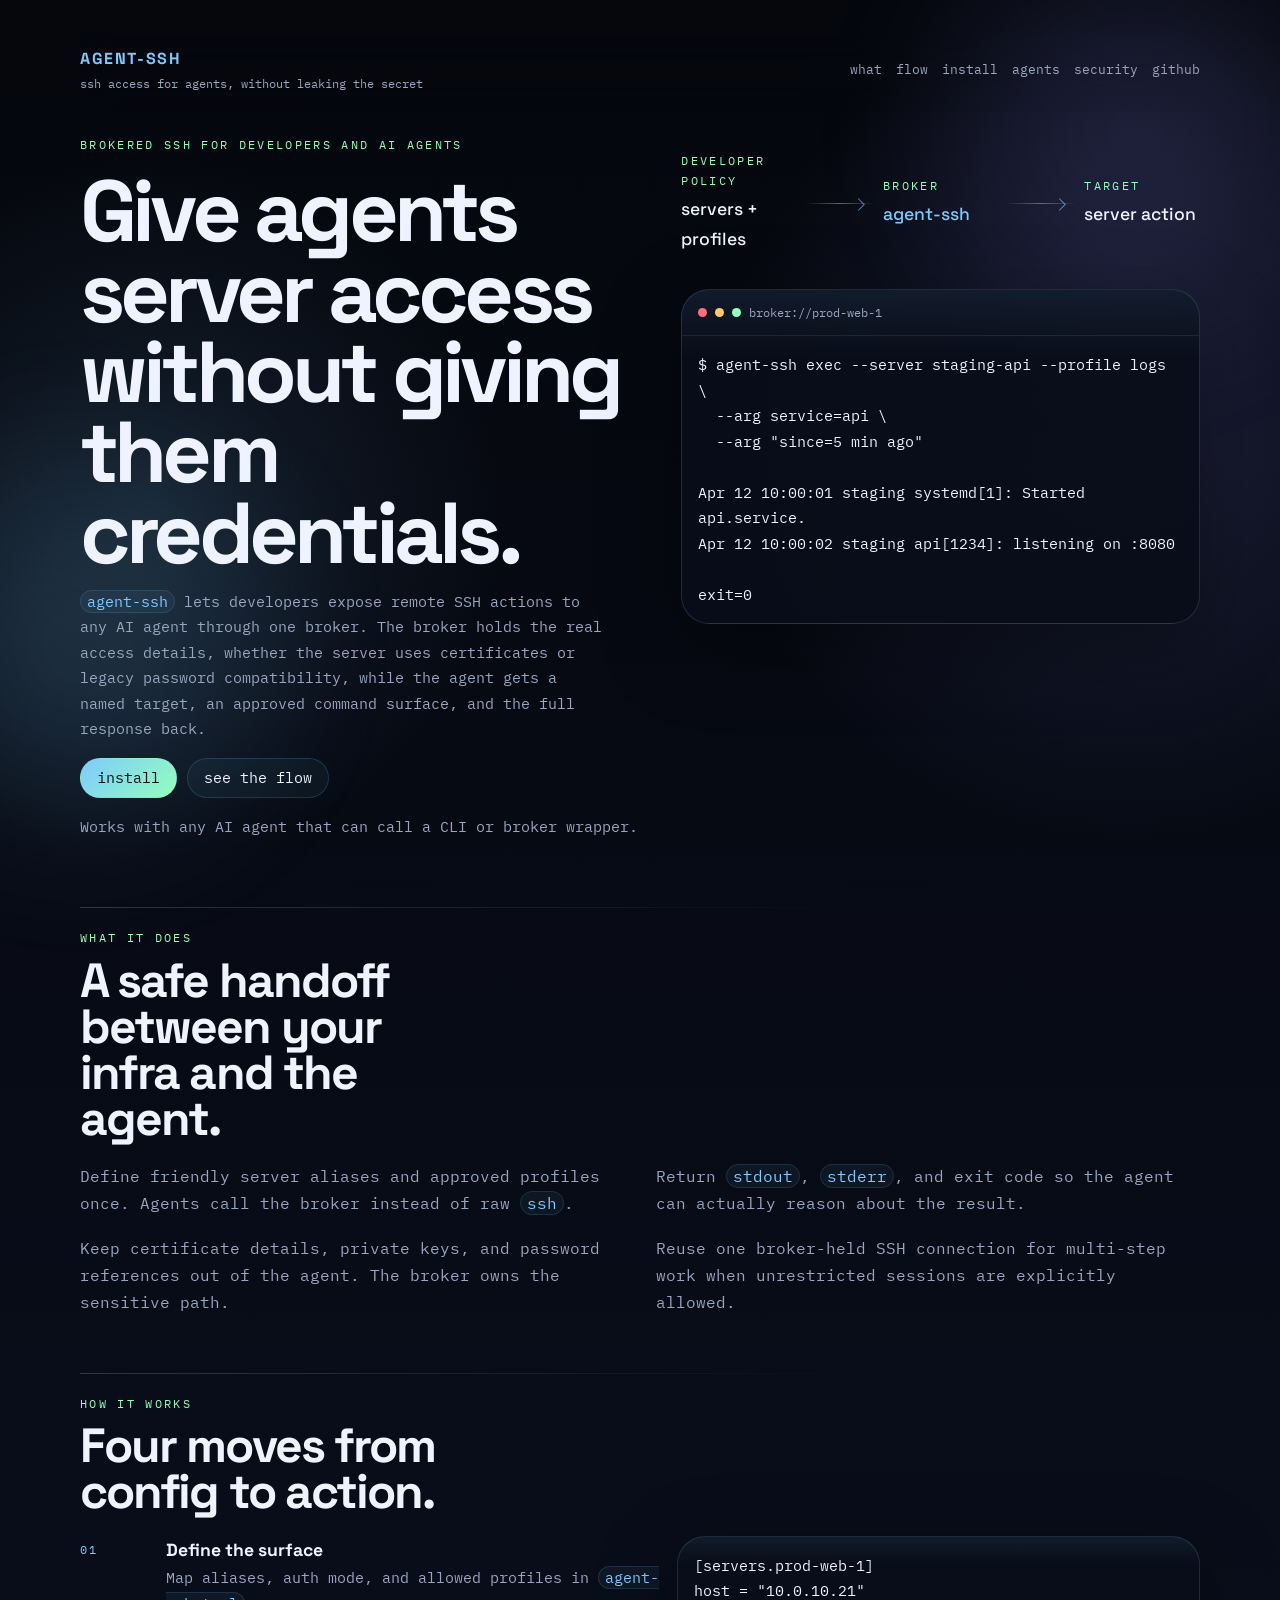
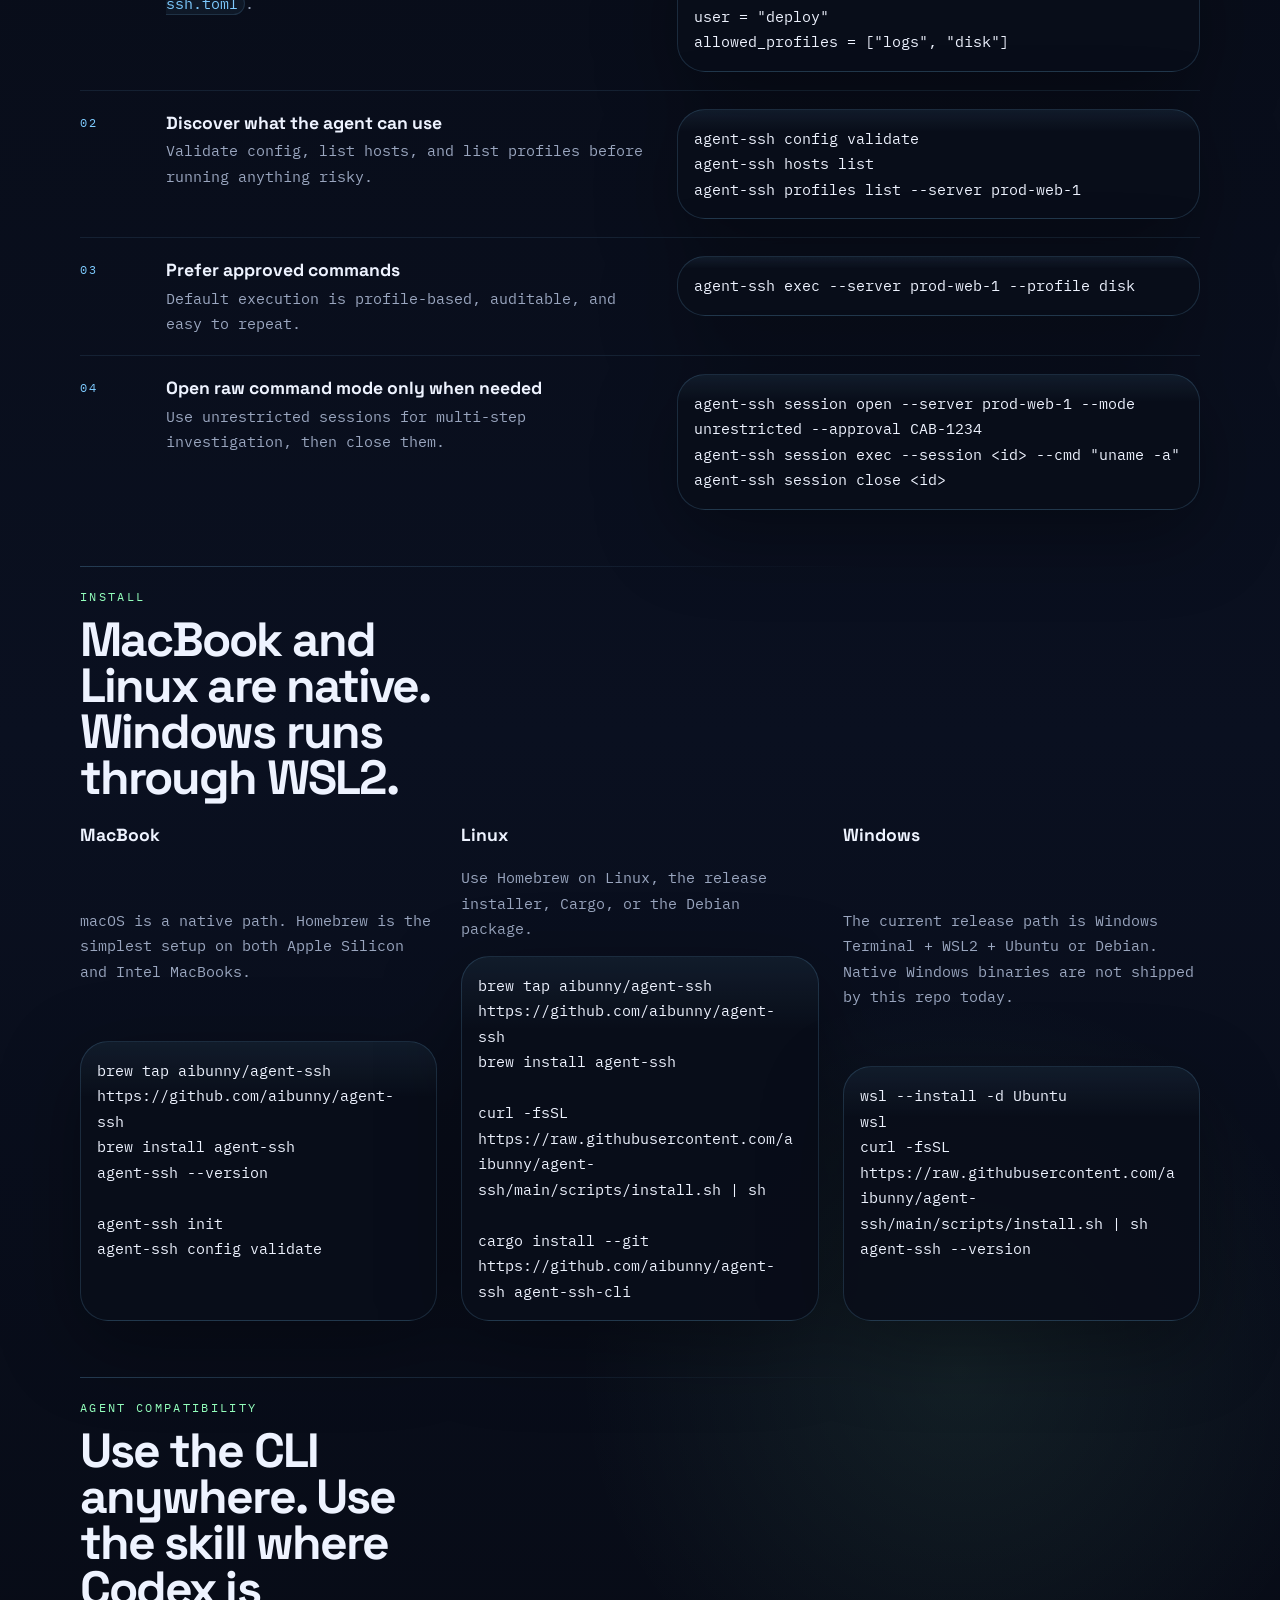
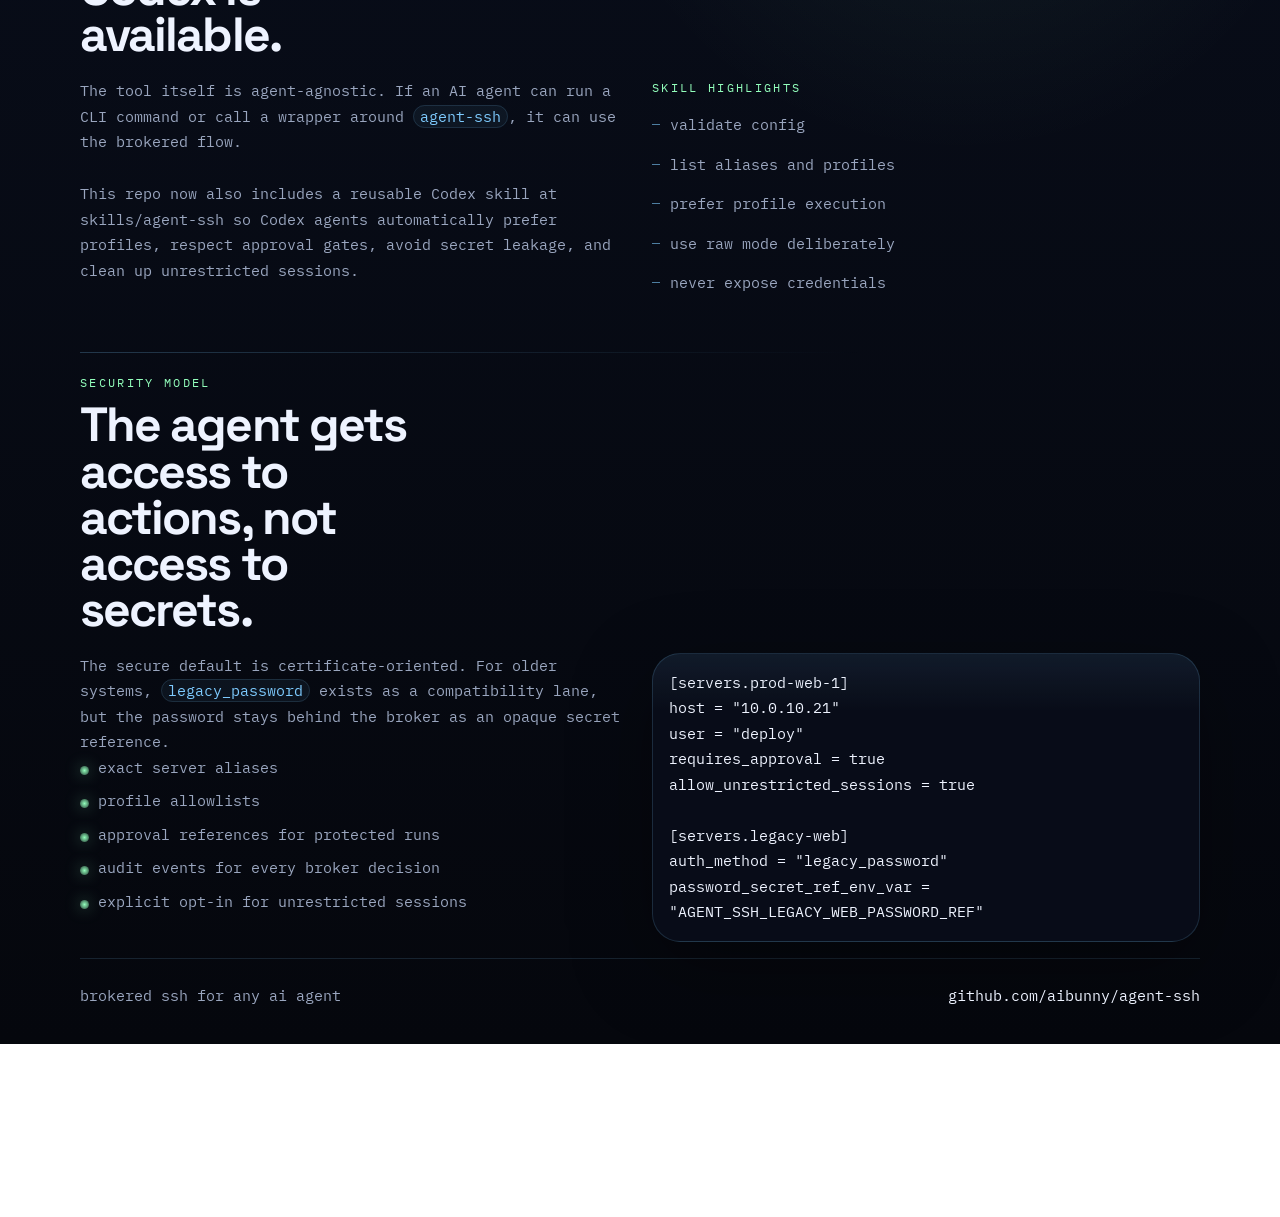
==== site/get-started/index.html @ 3213a6cf "pages" ====
<!DOCTYPE html>
<html lang="en">
  <head>
    <meta charset="UTF-8" />
    <meta http-equiv="refresh" content="0; url=../#install" />
    <meta name="viewport" content="width=device-width, initial-scale=1.0" />
    <title>agent-ssh | install</title>
    <link rel="canonical" href="../#install" />
    <link rel="preconnect" href="https://fonts.googleapis.com" />
    <link rel="preconnect" href="https://fonts.gstatic.com" crossorigin />
    <link
      href="https://fonts.googleapis.com/css2?family=IBM+Plex+Mono:wght@400;500;600&family=Space+Grotesk:wght@500;700&display=swap"
      rel="stylesheet"
    />
    <link rel="stylesheet" href="../styles.css" />
  </head>
  <body>
    <div class="shell redirect-shell">
      <main class="redirect-panel">
        <p class="eyebrow">redirect</p>
        <h1>Install and setup moved to the single-page docs.</h1>
        <p>Jump to the install section if you are not redirected automatically.</p>
        <a class="button button-primary" href="../#install">open install</a>
      </main>
    </div>
  </body>
</html>
---- site/styles.css ----
:root {
  --bg: #05070d;
  --bg-soft: #0a1020;
  --text: #eef3ff;
  --muted: #9aa6bf;
  --line: rgba(126, 203, 255, 0.16);
  --line-strong: rgba(126, 203, 255, 0.34);
  --cyan: #7ecbff;
  --mint: #93ffbc;
  --violet: #8e90ff;
  --danger: #ff6d7d;
  --warn: #ffc96b;
  --surface: rgba(8, 12, 22, 0.6);
  --surface-strong: rgba(9, 14, 26, 0.92);
  --radius: 28px;
}

* {
  box-sizing: border-box;
}

html {
  scroll-behavior: smooth;
}

body {
  margin: 0;
  color: var(--text);
  font: 15px/1.7 "IBM Plex Mono", monospace;
  background:
    radial-gradient(circle at 12% 12%, rgba(126, 203, 255, 0.12), transparent 22rem),
    radial-gradient(circle at 88% 10%, rgba(142, 144, 255, 0.16), transparent 26rem),
    radial-gradient(circle at 75% 70%, rgba(147, 255, 188, 0.08), transparent 24rem),
    linear-gradient(180deg, #05070d 0%, #0a1020 55%, #05070d 100%);
}

body::before {
  content: "";
  position: fixed;
  inset: 0;
  pointer-events: none;
  background-image:
    linear-gradient(rgba(126, 203, 255, 0.04) 1px, transparent 1px),
    linear-gradient(90deg, rgba(126, 203, 255, 0.025) 1px, transparent 1px);
  background-size: 72px 72px;
  mask-image: radial-gradient(circle at center, black, transparent 86%);
  opacity: 0.35;
}

.noise,
.orb {
  position: fixed;
  pointer-events: none;
}

.noise {
  inset: 0;
  background: linear-gradient(transparent 0, rgba(255, 255, 255, 0.03) 50%, transparent 100%);
  background-size: 100% 4px;
  opacity: 0.08;
}

.orb {
  width: 34rem;
  height: 34rem;
  border-radius: 50%;
  filter: blur(60px);
  opacity: 0.18;
}

.orb-a {
  top: -10rem;
  right: -8rem;
  background: radial-gradient(circle, var(--violet), transparent 70%);
}

.orb-b {
  left: -12rem;
  top: 22rem;
  background: radial-gradient(circle, var(--cyan), transparent 68%);
}

a {
  color: inherit;
  text-decoration: none;
}

a:hover {
  color: var(--cyan);
}

code,
pre {
  font: inherit;
}

:not(pre) > code {
  padding: 1px 6px;
  border: 1px solid rgba(126, 203, 255, 0.14);
  border-radius: 999px;
  color: var(--cyan);
  background: rgba(126, 203, 255, 0.06);
}

pre {
  margin: 0;
  white-space: pre-wrap;
  word-break: break-word;
}

h1,
h2,
h3,
p,
ul {
  margin: 0;
}

.shell {
  position: relative;
  width: min(1120px, calc(100% - 28px));
  margin: 0 auto;
  padding: 18px 0 36px;
}

.topbar {
  position: sticky;
  top: 12px;
  z-index: 20;
  display: flex;
  align-items: center;
  justify-content: space-between;
  gap: 14px;
  padding: 12px 0 18px;
  backdrop-filter: blur(18px);
}

.brand {
  display: grid;
  gap: 2px;
}

.brand-mark,
h1,
h2,
h3 {
  font-family: "Space Grotesk", sans-serif;
}

.brand-mark {
  font-size: 1rem;
  font-weight: 700;
  letter-spacing: 0.1em;
  text-transform: uppercase;
  color: var(--cyan);
}

.brand-sub {
  color: var(--muted);
  font-size: 0.74rem;
}

.nav {
  display: flex;
  flex-wrap: wrap;
  gap: 14px;
}

.nav a {
  color: var(--muted);
  font-size: 0.82rem;
  text-transform: lowercase;
}

.nav a:hover {
  color: var(--text);
}

.page {
  display: grid;
  gap: 56px;
}

.masthead {
  display: grid;
  grid-template-columns: minmax(0, 1.05fr) minmax(320px, 0.95fr);
  gap: 28px;
  padding: 38px 0 12px;
}

.hero-copy,
.hero-visual,
.section,
.section-intro,
.story-grid,
.flow-list,
.install-columns,
.agents-layout,
.security-layout,
.skill-note {
  display: grid;
}

.hero-copy {
  gap: 16px;
  align-content: start;
}

.eyebrow,
.signal-label,
.skill-label,
.step-index {
  font-size: 0.73rem;
  text-transform: uppercase;
  letter-spacing: 0.2em;
}

.eyebrow,
.signal-label,
.skill-label {
  color: var(--mint);
}

.step-index {
  color: var(--cyan);
}

h1 {
  max-width: 10ch;
  font-size: clamp(3rem, 8vw, 5.4rem);
  line-height: 0.93;
  letter-spacing: -0.055em;
}

h2 {
  max-width: 12ch;
  font-size: clamp(1.8rem, 5vw, 3rem);
  line-height: 0.96;
  letter-spacing: -0.04em;
}

h3 {
  font-size: 1.1rem;
}

.lead,
.compat-line,
.story-grid p,
.flow-step p,
.install-column p,
.agents-layout p,
.skill-note p,
.security-layout p,
.security-list li,
.footer p,
.redirect-panel p {
  color: var(--muted);
}

.lead {
  max-width: 58ch;
}

.hero-actions {
  display: flex;
  flex-wrap: wrap;
  gap: 10px;
}

.button {
  display: inline-flex;
  align-items: center;
  justify-content: center;
  min-height: 40px;
  padding: 0 16px;
  border-radius: 999px;
  border: 1px solid var(--line);
  color: var(--text);
  background: rgba(126, 203, 255, 0.05);
  transition:
    transform 180ms ease,
    border-color 180ms ease,
    background 180ms ease;
}

.button:hover {
  transform: translateY(-1px);
  border-color: var(--line-strong);
  background: rgba(126, 203, 255, 0.1);
}

.button-primary {
  color: #071017;
  border-color: transparent;
  background: linear-gradient(135deg, var(--cyan), var(--mint));
}

.button-primary:hover {
  color: #071017;
  background: linear-gradient(135deg, #96dcff, #adffce);
}

.hero-visual {
  gap: 18px;
  align-content: start;
}

.signal-flow {
  display: grid;
  grid-template-columns: 1fr 70px 1fr 70px 1fr;
  align-items: center;
  gap: 8px;
}

.signal-item {
  display: grid;
  gap: 4px;
  padding: 16px 0;
}

.signal-item strong {
  font-family: "Space Grotesk", sans-serif;
  font-size: 1.1rem;
  font-weight: 500;
}

.signal-core strong {
  color: var(--cyan);
}

.signal-arrow {
  position: relative;
  height: 1px;
  background: linear-gradient(90deg, transparent, rgba(126, 203, 255, 0.5), transparent);
}

.signal-arrow::after {
  content: "";
  position: absolute;
  right: 12px;
  top: -3px;
  width: 8px;
  height: 8px;
  border-top: 1px solid rgba(126, 203, 255, 0.65);
  border-right: 1px solid rgba(126, 203, 255, 0.65);
  transform: rotate(45deg);
}

.terminal,
.flow-step pre,
.install-column pre,
.security-layout pre {
  border: 1px solid var(--line);
  border-radius: var(--radius);
  background:
    linear-gradient(180deg, rgba(126, 203, 255, 0.08), transparent 20%),
    var(--surface-strong);
  box-shadow: 0 24px 80px rgba(0, 0, 0, 0.34);
  overflow: hidden;
}

.terminal-bar {
  display: flex;
  align-items: center;
  gap: 8px;
  padding: 12px 16px;
  border-bottom: 1px solid rgba(126, 203, 255, 0.12);
  color: var(--muted);
  font-size: 0.78rem;
}

.dot {
  width: 9px;
  height: 9px;
  border-radius: 50%;
}

.dot-danger {
  background: var(--danger);
}

.dot-warn {
  background: var(--warn);
}

.dot-ok {
  background: var(--mint);
}

.terminal pre,
.flow-step pre,
.install-column pre,
.security-layout pre {
  padding: 16px;
}

.section {
  gap: 20px;
}

.section::before {
  content: "";
  display: block;
  width: 100%;
  height: 1px;
  background: linear-gradient(90deg, rgba(126, 203, 255, 0.24), transparent 70%);
}

.section-intro {
  gap: 10px;
}

.story-grid {
  grid-template-columns: repeat(2, minmax(0, 1fr));
  gap: 18px 32px;
}

.story-grid p {
  font-size: 1rem;
}

.flow-list {
  gap: 18px;
}

.flow-step {
  display: grid;
  grid-template-columns: 68px minmax(0, 0.85fr) minmax(280px, 0.9fr);
  gap: 18px;
  align-items: start;
  padding-top: 18px;
  border-top: 1px solid rgba(126, 203, 255, 0.1);
}

.flow-step:first-child {
  padding-top: 0;
  border-top: 0;
}

.step-index {
  padding-top: 4px;
}

.install-columns,
.agents-layout,
.security-layout {
  grid-template-columns: repeat(2, minmax(0, 1fr));
  gap: 24px;
}

.install-columns {
  grid-template-columns: repeat(3, minmax(0, 1fr));
}

.install-column,
.agents-layout > div {
  display: grid;
  gap: 14px;
}

.skill-note {
  gap: 8px;
  align-content: start;
}

.skill-note p {
  position: relative;
  padding-left: 18px;
}

.skill-note p::before {
  content: "";
  position: absolute;
  left: 0;
  top: 12px;
  width: 8px;
  height: 1px;
  background: rgba(126, 203, 255, 0.6);
}

.security-list {
  list-style: none;
  padding: 0;
  display: grid;
  gap: 8px;
}

.security-list li {
  position: relative;
  padding-left: 18px;
}

.security-list li::before {
  content: "";
  position: absolute;
  left: 0;
  top: 11px;
  width: 9px;
  height: 9px;
  border-radius: 50%;
  background: radial-gradient(circle, var(--mint), rgba(147, 255, 188, 0.2));
  box-shadow: 0 0 16px rgba(147, 255, 188, 0.4);
}

.footer {
  display: flex;
  align-items: center;
  justify-content: space-between;
  gap: 12px;
  padding-top: 24px;
  margin-top: 16px;
  border-top: 1px solid rgba(126, 203, 255, 0.14);
}

.redirect-shell {
  min-height: 100vh;
  display: grid;
  place-items: center;
}

.redirect-panel {
  width: min(560px, calc(100% - 28px));
  display: grid;
  gap: 12px;
  padding: 28px;
  border: 1px solid var(--line);
  border-radius: var(--radius);
  background: var(--surface-strong);
  box-shadow: 0 24px 80px rgba(0, 0, 0, 0.34);
}

@media (max-width: 980px) {
  .masthead,
  .story-grid,
  .install-columns,
  .agents-layout,
  .security-layout {
    grid-template-columns: 1fr;
  }

  .flow-step {
    grid-template-columns: 1fr;
  }

  .signal-flow {
    grid-template-columns: 1fr;
  }

  .signal-arrow {
    width: 1px;
    height: 24px;
    margin-left: 4px;
    background: linear-gradient(180deg, transparent, rgba(126, 203, 255, 0.5), transparent);
  }

  .signal-arrow::after {
    left: -3px;
    right: auto;
    top: 12px;
    transform: rotate(135deg);
  }

  h1,
  h2 {
    max-width: none;
  }
}

@media (max-width: 720px) {
  .shell {
    width: min(100% - 16px, 1120px);
    padding-top: 10px;
  }

  .topbar,
  .footer {
    flex-direction: column;
    align-items: flex-start;
  }

  .nav {
    gap: 10px;
  }

  .page {
    gap: 42px;
  }
}
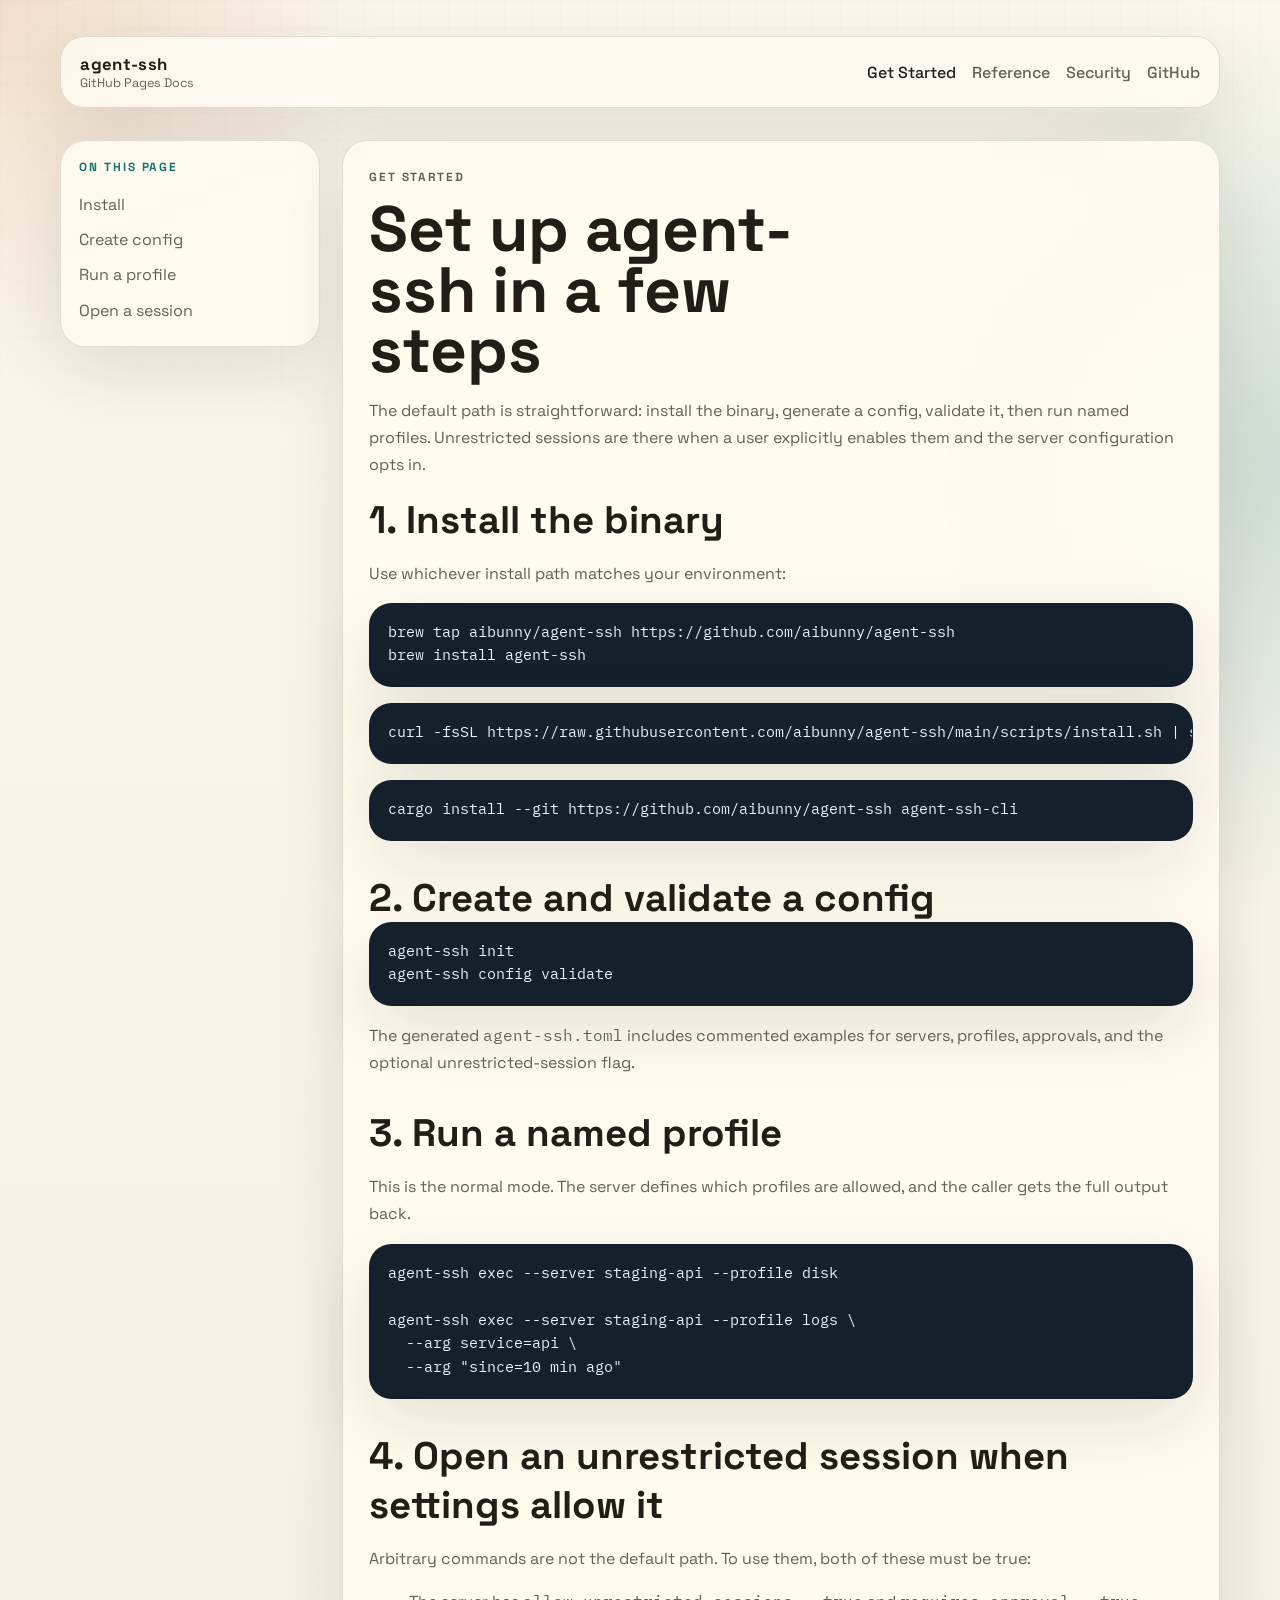
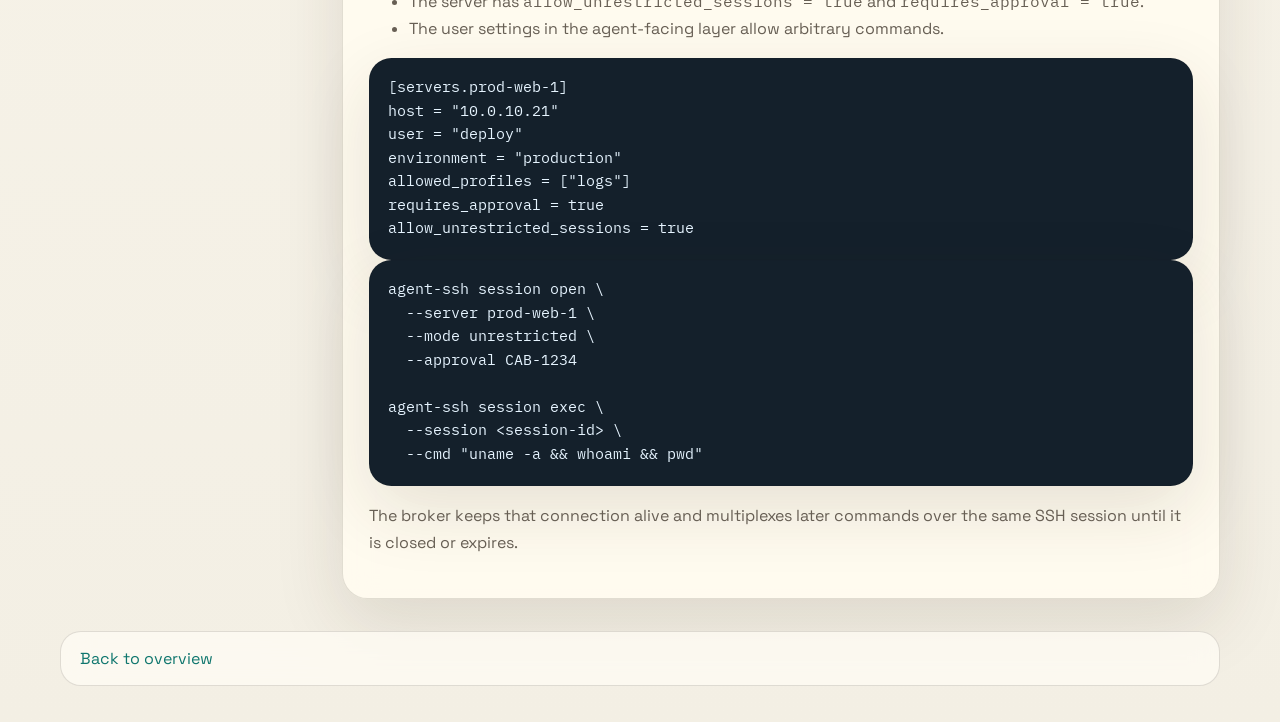
==== commit 8547e3b7: "pages" ====
--- a/site/get-started/index.html
+++ b/site/get-started/index.html
@@ -2,26 +2,122 @@
 <html lang="en">
   <head>
     <meta charset="UTF-8" />
-    <meta http-equiv="refresh" content="0; url=../#install" />
     <meta name="viewport" content="width=device-width, initial-scale=1.0" />
-    <title>agent-ssh | install</title>
-    <link rel="canonical" href="../#install" />
+    <title>Get Started | agent-ssh Docs</title>
+    <meta
+      name="description"
+      content="Set up agent-ssh, validate configuration, run named profiles, and enable unrestricted sessions when user settings and server policy allow it."
+    />
     <link rel="preconnect" href="https://fonts.googleapis.com" />
     <link rel="preconnect" href="https://fonts.gstatic.com" crossorigin />
     <link
-      href="https://fonts.googleapis.com/css2?family=IBM+Plex+Mono:wght@400;500;600&family=Space+Grotesk:wght@500;700&display=swap"
+      href="https://fonts.googleapis.com/css2?family=IBM+Plex+Mono:wght@400;500;600&family=Space+Grotesk:wght@400;500;700&display=swap"
       rel="stylesheet"
     />
     <link rel="stylesheet" href="../styles.css" />
   </head>
   <body>
-    <div class="shell redirect-shell">
-      <main class="redirect-panel">
-        <p class="eyebrow">redirect</p>
-        <h1>Install and setup moved to the single-page docs.</h1>
-        <p>Jump to the install section if you are not redirected automatically.</p>
-        <a class="button button-primary" href="../#install">open install</a>
+    <div class="page-shell">
+      <header class="site-header">
+        <a class="brand" href="../">
+          <span class="brand-mark">agent-ssh</span>
+          <span class="brand-tag">GitHub Pages Docs</span>
+        </a>
+        <nav class="site-nav" aria-label="Primary">
+          <a class="is-active" href="./">Get Started</a>
+          <a href="../reference/">Reference</a>
+          <a href="../security/">Security</a>
+          <a href="https://github.com/aibunny/agent-ssh">GitHub</a>
+        </nav>
+      </header>
+
+      <main class="docs-layout">
+        <aside class="docs-sidebar">
+          <p class="sidebar-label">On this page</p>
+          <a href="#install">Install</a>
+          <a href="#create-config">Create config</a>
+          <a href="#run-profile">Run a profile</a>
+          <a href="#open-session">Open a session</a>
+        </aside>
+
+        <article class="docs-content">
+          <p class="eyebrow">Get started</p>
+          <h1>Set up agent-ssh in a few steps</h1>
+          <p class="lead">
+            The default path is straightforward: install the binary, generate a config,
+            validate it, then run named profiles. Unrestricted sessions are there when
+            a user explicitly enables them and the server configuration opts in.
+          </p>
+
+          <section id="install">
+            <h2>1. Install the binary</h2>
+            <p>Use whichever install path matches your environment:</p>
+            <div class="snippet-stack">
+              <pre><code>brew tap aibunny/agent-ssh https://github.com/aibunny/agent-ssh
+brew install agent-ssh</code></pre>
+              <pre><code>curl -fsSL https://raw.githubusercontent.com/aibunny/agent-ssh/main/scripts/install.sh | sh</code></pre>
+              <pre><code>cargo install --git https://github.com/aibunny/agent-ssh agent-ssh-cli</code></pre>
+            </div>
+          </section>
+
+          <section id="create-config">
+            <h2>2. Create and validate a config</h2>
+            <pre><code>agent-ssh init
+agent-ssh config validate</code></pre>
+            <p>
+              The generated <code>agent-ssh.toml</code> includes commented examples for
+              servers, profiles, approvals, and the optional unrestricted-session flag.
+            </p>
+          </section>
+
+          <section id="run-profile">
+            <h2>3. Run a named profile</h2>
+            <p>
+              This is the normal mode. The server defines which profiles are allowed,
+              and the caller gets the full output back.
+            </p>
+            <pre><code>agent-ssh exec --server staging-api --profile disk
+
+agent-ssh exec --server staging-api --profile logs \
+  --arg service=api \
+  --arg "since=10 min ago"</code></pre>
+          </section>
+
+          <section id="open-session">
+            <h2>4. Open an unrestricted session when settings allow it</h2>
+            <p>
+              Arbitrary commands are not the default path. To use them, both of these must be true:
+            </p>
+            <ul>
+              <li>The server has <code>allow_unrestricted_sessions = true</code> and <code>requires_approval = true</code>.</li>
+              <li>The user settings in the agent-facing layer allow arbitrary commands.</li>
+            </ul>
+            <pre><code>[servers.prod-web-1]
+host = "10.0.10.21"
+user = "deploy"
+environment = "production"
+allowed_profiles = ["logs"]
+requires_approval = true
+allow_unrestricted_sessions = true</code></pre>
+            <pre><code>agent-ssh session open \
+  --server prod-web-1 \
+  --mode unrestricted \
+  --approval CAB-1234
+
+agent-ssh session exec \
+  --session &lt;session-id&gt; \
+  --cmd "uname -a && whoami && pwd"</code></pre>
+            <p>
+              The broker keeps that connection alive and multiplexes later commands over
+              the same SSH session until it is closed or expires.
+            </p>
+          </section>
+        </article>
       </main>
+
+      <footer class="site-footer">
+        <p><a href="../">Back to overview</a></p>
+      </footer>
     </div>
   </body>
 </html>
--- a/site/styles.css
+++ b/site/styles.css
@@ -1,18 +1,14 @@
 :root {
-  --bg: #05070d;
-  --bg-soft: #0a1020;
-  --text: #eef3ff;
-  --muted: #9aa6bf;
-  --line: rgba(126, 203, 255, 0.16);
-  --line-strong: rgba(126, 203, 255, 0.34);
-  --cyan: #7ecbff;
-  --mint: #93ffbc;
-  --violet: #8e90ff;
-  --danger: #ff6d7d;
-  --warn: #ffc96b;
-  --surface: rgba(8, 12, 22, 0.6);
-  --surface-strong: rgba(9, 14, 26, 0.92);
-  --radius: 28px;
+  --bg: #f3efe4;
+  --bg-strong: #efe5cf;
+  --panel: rgba(255, 252, 244, 0.78);
+  --panel-strong: rgba(255, 251, 240, 0.94);
+  --line: rgba(43, 39, 31, 0.14);
+  --text: #221d17;
+  --muted: #675f54;
+  --accent: #0f766e;
+  --accent-2: #c66a2b;
+  --shadow: 0 24px 70px rgba(54, 43, 28, 0.12);
 }
 
 * {
@@ -25,564 +21,433 @@
 
 body {
   margin: 0;
+  font-family: "Space Grotesk", sans-serif;
   color: var(--text);
-  font: 15px/1.7 "IBM Plex Mono", monospace;
   background:
-    radial-gradient(circle at 12% 12%, rgba(126, 203, 255, 0.12), transparent 22rem),
-    radial-gradient(circle at 88% 10%, rgba(142, 144, 255, 0.16), transparent 26rem),
-    radial-gradient(circle at 75% 70%, rgba(147, 255, 188, 0.08), transparent 24rem),
-    linear-gradient(180deg, #05070d 0%, #0a1020 55%, #05070d 100%);
+    radial-gradient(circle at top left, rgba(198, 106, 43, 0.18), transparent 24rem),
+    radial-gradient(circle at right 20%, rgba(15, 118, 110, 0.18), transparent 28rem),
+    linear-gradient(180deg, #fbf7ed 0%, var(--bg) 100%);
 }
 
 body::before {
   content: "";
   position: fixed;
   inset: 0;
+  background-image:
+    linear-gradient(rgba(34, 29, 23, 0.03) 1px, transparent 1px),
+    linear-gradient(90deg, rgba(34, 29, 23, 0.03) 1px, transparent 1px);
+  background-size: 28px 28px;
   pointer-events: none;
-  background-image:
-    linear-gradient(rgba(126, 203, 255, 0.04) 1px, transparent 1px),
-    linear-gradient(90deg, rgba(126, 203, 255, 0.025) 1px, transparent 1px);
-  background-size: 72px 72px;
-  mask-image: radial-gradient(circle at center, black, transparent 86%);
-  opacity: 0.35;
-}
-
-.noise,
-.orb {
-  position: fixed;
-  pointer-events: none;
-}
-
-.noise {
-  inset: 0;
-  background: linear-gradient(transparent 0, rgba(255, 255, 255, 0.03) 50%, transparent 100%);
-  background-size: 100% 4px;
-  opacity: 0.08;
-}
-
-.orb {
-  width: 34rem;
-  height: 34rem;
-  border-radius: 50%;
-  filter: blur(60px);
-  opacity: 0.18;
-}
-
-.orb-a {
-  top: -10rem;
-  right: -8rem;
-  background: radial-gradient(circle, var(--violet), transparent 70%);
-}
-
-.orb-b {
-  left: -12rem;
-  top: 22rem;
-  background: radial-gradient(circle, var(--cyan), transparent 68%);
+  mask-image: linear-gradient(180deg, rgba(0, 0, 0, 0.35), transparent 90%);
 }
 
 a {
-  color: inherit;
+  color: var(--accent);
   text-decoration: none;
 }
 
 a:hover {
-  color: var(--cyan);
+  text-decoration: underline;
 }
 
 code,
 pre {
-  font: inherit;
-}
-
-:not(pre) > code {
-  padding: 1px 6px;
-  border: 1px solid rgba(126, 203, 255, 0.14);
-  border-radius: 999px;
-  color: var(--cyan);
-  background: rgba(126, 203, 255, 0.06);
-}
-
-pre {
-  margin: 0;
-  white-space: pre-wrap;
-  word-break: break-word;
-}
-
-h1,
-h2,
-h3,
-p,
-ul {
-  margin: 0;
-}
-
-.shell {
+  font-family: "IBM Plex Mono", monospace;
+}
+
+.page-shell {
   position: relative;
-  width: min(1120px, calc(100% - 28px));
+  max-width: 1200px;
   margin: 0 auto;
-  padding: 18px 0 36px;
-}
-
-.topbar {
-  position: sticky;
-  top: 12px;
-  z-index: 20;
+  padding: 1.25rem;
+}
+
+.site-header,
+.site-footer,
+.hero,
+.info-card,
+.accent-card,
+.step-card,
+.snippet-card,
+.cta-panel,
+.docs-sidebar,
+.docs-content,
+.error-panel,
+.terminal-card {
+  backdrop-filter: blur(14px);
+}
+
+.site-header {
   display: flex;
   align-items: center;
   justify-content: space-between;
-  gap: 14px;
-  padding: 12px 0 18px;
-  backdrop-filter: blur(18px);
+  gap: 1rem;
+  padding: 1rem 1.2rem;
+  margin: 1rem 0 2rem;
+  border: 1px solid var(--line);
+  background: var(--panel);
+  border-radius: 1.5rem;
+  box-shadow: var(--shadow);
 }
 
 .brand {
-  display: grid;
-  gap: 2px;
-}
-
-.brand-mark,
-h1,
-h2,
-h3 {
-  font-family: "Space Grotesk", sans-serif;
+  display: inline-flex;
+  flex-direction: column;
+  color: inherit;
+}
+
+.brand:hover {
+  text-decoration: none;
 }
 
 .brand-mark {
-  font-size: 1rem;
+  font-size: 1.05rem;
   font-weight: 700;
-  letter-spacing: 0.1em;
-  text-transform: uppercase;
-  color: var(--cyan);
-}
-
-.brand-sub {
-  color: var(--muted);
-  font-size: 0.74rem;
-}
-
-.nav {
+  letter-spacing: 0.02em;
+}
+
+.brand-tag {
+  color: var(--muted);
+  font-size: 0.78rem;
+}
+
+.site-nav {
   display: flex;
   flex-wrap: wrap;
-  gap: 14px;
-}
-
-.nav a {
-  color: var(--muted);
-  font-size: 0.82rem;
-  text-transform: lowercase;
-}
-
-.nav a:hover {
+  gap: 1rem;
+}
+
+.site-nav a {
+  color: var(--muted);
+  font-weight: 500;
+}
+
+.site-nav a.is-active,
+.site-nav a:hover {
   color: var(--text);
-}
-
-.page {
-  display: grid;
-  gap: 56px;
-}
-
-.masthead {
-  display: grid;
-  grid-template-columns: minmax(0, 1.05fr) minmax(320px, 0.95fr);
-  gap: 28px;
-  padding: 38px 0 12px;
-}
-
-.hero-copy,
-.hero-visual,
-.section,
-.section-intro,
-.story-grid,
-.flow-list,
-.install-columns,
-.agents-layout,
-.security-layout,
-.skill-note {
-  display: grid;
-}
-
-.hero-copy {
-  gap: 16px;
-  align-content: start;
+  text-decoration: none;
+}
+
+.hero {
+  display: grid;
+  grid-template-columns: 1.1fr 0.9fr;
+  gap: 1.5rem;
+  align-items: center;
+  padding: 2rem;
+  border-radius: 2rem;
+  border: 1px solid var(--line);
+  background:
+    linear-gradient(135deg, rgba(255, 249, 237, 0.94), rgba(255, 252, 247, 0.72)),
+    radial-gradient(circle at top right, rgba(198, 106, 43, 0.14), transparent 18rem);
+  box-shadow: var(--shadow);
 }
 
 .eyebrow,
-.signal-label,
-.skill-label,
-.step-index {
-  font-size: 0.73rem;
+.card-kicker,
+.sidebar-label {
+  margin: 0 0 0.75rem;
   text-transform: uppercase;
-  letter-spacing: 0.2em;
-}
-
-.eyebrow,
-.signal-label,
-.skill-label {
-  color: var(--mint);
-}
-
-.step-index {
-  color: var(--cyan);
-}
-
-h1 {
-  max-width: 10ch;
-  font-size: clamp(3rem, 8vw, 5.4rem);
-  line-height: 0.93;
-  letter-spacing: -0.055em;
-}
-
-h2 {
-  max-width: 12ch;
-  font-size: clamp(1.8rem, 5vw, 3rem);
-  line-height: 0.96;
-  letter-spacing: -0.04em;
-}
-
-h3 {
-  font-size: 1.1rem;
-}
-
+  letter-spacing: 0.16em;
+  font-size: 0.74rem;
+  color: var(--accent);
+  font-weight: 700;
+}
+
+.hero h1,
+.docs-content h1,
+.error-panel h1 {
+  margin: 0;
+  font-size: clamp(2.5rem, 5vw, 4.8rem);
+  line-height: 0.95;
+  max-width: 11ch;
+}
+
+.hero-text,
 .lead,
-.compat-line,
-.story-grid p,
-.flow-step p,
-.install-column p,
-.agents-layout p,
-.skill-note p,
-.security-layout p,
-.security-list li,
-.footer p,
-.redirect-panel p {
-  color: var(--muted);
-}
-
-.lead {
-  max-width: 58ch;
-}
-
-.hero-actions {
+.cta-panel p,
+.docs-content p,
+.docs-content li,
+.info-card p,
+.step-card p,
+.reference-card p {
+  color: var(--muted);
+  line-height: 1.7;
+}
+
+.hero-actions,
+.cta-actions {
   display: flex;
   flex-wrap: wrap;
-  gap: 10px;
+  gap: 0.9rem;
+  margin-top: 1.5rem;
 }
 
 .button {
   display: inline-flex;
   align-items: center;
   justify-content: center;
-  min-height: 40px;
-  padding: 0 16px;
+  padding: 0.9rem 1.25rem;
   border-radius: 999px;
-  border: 1px solid var(--line);
+  border: 1px solid transparent;
+  font-weight: 700;
+  transition: transform 160ms ease, box-shadow 160ms ease, background 160ms ease;
+}
+
+.button:hover {
+  text-decoration: none;
+  transform: translateY(-1px);
+}
+
+.button-primary {
+  background: linear-gradient(135deg, var(--accent), #155e75);
+  color: white;
+  box-shadow: 0 18px 35px rgba(15, 118, 110, 0.22);
+}
+
+.button-secondary {
   color: var(--text);
-  background: rgba(126, 203, 255, 0.05);
-  transition:
-    transform 180ms ease,
-    border-color 180ms ease,
-    background 180ms ease;
-}
-
-.button:hover {
-  transform: translateY(-1px);
-  border-color: var(--line-strong);
-  background: rgba(126, 203, 255, 0.1);
-}
-
-.button-primary {
-  color: #071017;
-  border-color: transparent;
-  background: linear-gradient(135deg, var(--cyan), var(--mint));
-}
-
-.button-primary:hover {
-  color: #071017;
-  background: linear-gradient(135deg, #96dcff, #adffce);
-}
-
-.hero-visual {
-  gap: 18px;
-  align-content: start;
-}
-
-.signal-flow {
-  display: grid;
-  grid-template-columns: 1fr 70px 1fr 70px 1fr;
-  align-items: center;
-  gap: 8px;
-}
-
-.signal-item {
-  display: grid;
-  gap: 4px;
-  padding: 16px 0;
-}
-
-.signal-item strong {
-  font-family: "Space Grotesk", sans-serif;
-  font-size: 1.1rem;
-  font-weight: 500;
-}
-
-.signal-core strong {
-  color: var(--cyan);
-}
-
-.signal-arrow {
-  position: relative;
-  height: 1px;
-  background: linear-gradient(90deg, transparent, rgba(126, 203, 255, 0.5), transparent);
-}
-
-.signal-arrow::after {
-  content: "";
-  position: absolute;
-  right: 12px;
-  top: -3px;
-  width: 8px;
-  height: 8px;
-  border-top: 1px solid rgba(126, 203, 255, 0.65);
-  border-right: 1px solid rgba(126, 203, 255, 0.65);
-  transform: rotate(45deg);
-}
-
-.terminal,
-.flow-step pre,
-.install-column pre,
-.security-layout pre {
-  border: 1px solid var(--line);
-  border-radius: var(--radius);
-  background:
-    linear-gradient(180deg, rgba(126, 203, 255, 0.08), transparent 20%),
-    var(--surface-strong);
-  box-shadow: 0 24px 80px rgba(0, 0, 0, 0.34);
+  background: rgba(255, 255, 255, 0.55);
+  border-color: var(--line);
+}
+
+.terminal-card,
+.snippet-card,
+.docs-content pre {
+  border: 1px solid rgba(20, 27, 36, 0.12);
+  background: #14202b;
+  color: #e6f4ff;
+  box-shadow: var(--shadow);
+  border-radius: 1.4rem;
   overflow: hidden;
 }
 
 .terminal-bar {
   display: flex;
+  gap: 0.45rem;
+  padding: 0.85rem 1rem 0;
+}
+
+.terminal-bar span {
+  width: 0.72rem;
+  height: 0.72rem;
+  border-radius: 50%;
+  background: rgba(255, 255, 255, 0.2);
+}
+
+.terminal-bar span:nth-child(1) {
+  background: #ff7b72;
+}
+
+.terminal-bar span:nth-child(2) {
+  background: #e3b341;
+}
+
+.terminal-bar span:nth-child(3) {
+  background: #3fb950;
+}
+
+.terminal-card pre,
+.snippet-card pre,
+.docs-content pre {
+  margin: 0;
+  padding: 1rem 1.15rem 1.2rem;
+  overflow-x: auto;
+  font-size: 0.92rem;
+  line-height: 1.6;
+}
+
+.grid-section,
+.steps-grid,
+.install-grid,
+.reference-grid {
+  display: grid;
+  gap: 1.2rem;
+}
+
+.grid-section {
+  grid-template-columns: repeat(2, minmax(0, 1fr));
+  margin: 1.5rem 0;
+}
+
+.info-card,
+.step-card,
+.snippet-card,
+.cta-panel,
+.docs-sidebar,
+.docs-content,
+.reference-card,
+.error-panel {
+  border: 1px solid var(--line);
+  background: var(--panel-strong);
+  border-radius: 1.6rem;
+  box-shadow: var(--shadow);
+}
+
+.info-card,
+.step-card,
+.reference-card {
+  padding: 1.4rem;
+}
+
+.accent-card {
+  background:
+    linear-gradient(160deg, rgba(198, 106, 43, 0.12), rgba(255, 251, 240, 0.95)),
+    var(--panel-strong);
+}
+
+.feature-list {
+  margin: 0;
+  padding-left: 1.1rem;
+  color: var(--muted);
+  line-height: 1.7;
+}
+
+.steps-section,
+.code-section {
+  margin: 3rem 0;
+}
+
+.section-heading {
+  margin-bottom: 1.2rem;
+}
+
+.section-heading h2,
+.docs-content h2 {
+  margin: 0;
+  font-size: clamp(1.7rem, 3vw, 2.5rem);
+}
+
+.steps-grid,
+.install-grid,
+.reference-grid {
+  grid-template-columns: repeat(3, minmax(0, 1fr));
+}
+
+.step-number {
+  display: inline-block;
+  padding: 0.4rem 0.65rem;
+  margin-bottom: 0.8rem;
+  border-radius: 999px;
+  background: rgba(15, 118, 110, 0.1);
+  color: var(--accent);
+  font-weight: 700;
+  font-size: 0.8rem;
+  letter-spacing: 0.08em;
+}
+
+.cta-panel {
+  display: grid;
+  grid-template-columns: 1.1fr 0.9fr;
+  gap: 1.5rem;
   align-items: center;
-  gap: 8px;
-  padding: 12px 16px;
-  border-bottom: 1px solid rgba(126, 203, 255, 0.12);
-  color: var(--muted);
-  font-size: 0.78rem;
-}
-
-.dot {
-  width: 9px;
-  height: 9px;
-  border-radius: 50%;
-}
-
-.dot-danger {
-  background: var(--danger);
-}
-
-.dot-warn {
-  background: var(--warn);
-}
-
-.dot-ok {
-  background: var(--mint);
-}
-
-.terminal pre,
-.flow-step pre,
-.install-column pre,
-.security-layout pre {
-  padding: 16px;
-}
-
-.section {
-  gap: 20px;
-}
-
-.section::before {
-  content: "";
+  padding: 1.6rem;
+  margin: 3rem 0 1rem;
+}
+
+.docs-layout {
+  display: grid;
+  grid-template-columns: 260px minmax(0, 1fr);
+  gap: 1.4rem;
+}
+
+.docs-sidebar {
+  position: sticky;
+  top: 1rem;
+  align-self: start;
+  padding: 1.15rem;
+}
+
+.docs-sidebar a {
   display: block;
-  width: 100%;
-  height: 1px;
-  background: linear-gradient(90deg, rgba(126, 203, 255, 0.24), transparent 70%);
-}
-
-.section-intro {
-  gap: 10px;
-}
-
-.story-grid {
-  grid-template-columns: repeat(2, minmax(0, 1fr));
-  gap: 18px 32px;
-}
-
-.story-grid p {
-  font-size: 1rem;
-}
-
-.flow-list {
-  gap: 18px;
-}
-
-.flow-step {
-  display: grid;
-  grid-template-columns: 68px minmax(0, 0.85fr) minmax(280px, 0.9fr);
-  gap: 18px;
-  align-items: start;
-  padding-top: 18px;
-  border-top: 1px solid rgba(126, 203, 255, 0.1);
-}
-
-.flow-step:first-child {
-  padding-top: 0;
-  border-top: 0;
-}
-
-.step-index {
-  padding-top: 4px;
-}
-
-.install-columns,
-.agents-layout,
-.security-layout {
-  grid-template-columns: repeat(2, minmax(0, 1fr));
-  gap: 24px;
-}
-
-.install-columns {
-  grid-template-columns: repeat(3, minmax(0, 1fr));
-}
-
-.install-column,
-.agents-layout > div {
-  display: grid;
-  gap: 14px;
-}
-
-.skill-note {
-  gap: 8px;
-  align-content: start;
-}
-
-.skill-note p {
-  position: relative;
-  padding-left: 18px;
-}
-
-.skill-note p::before {
-  content: "";
-  position: absolute;
-  left: 0;
-  top: 12px;
-  width: 8px;
-  height: 1px;
-  background: rgba(126, 203, 255, 0.6);
-}
-
-.security-list {
-  list-style: none;
-  padding: 0;
-  display: grid;
-  gap: 8px;
-}
-
-.security-list li {
-  position: relative;
-  padding-left: 18px;
-}
-
-.security-list li::before {
-  content: "";
-  position: absolute;
-  left: 0;
-  top: 11px;
-  width: 9px;
-  height: 9px;
-  border-radius: 50%;
-  background: radial-gradient(circle, var(--mint), rgba(147, 255, 188, 0.2));
-  box-shadow: 0 0 16px rgba(147, 255, 188, 0.4);
-}
-
-.footer {
+  padding: 0.45rem 0;
+  color: var(--muted);
+}
+
+.docs-content {
+  padding: 1.6rem;
+}
+
+.docs-content section + section {
+  margin-top: 2rem;
+}
+
+.snippet-stack {
+  display: grid;
+  gap: 1rem;
+}
+
+.site-footer {
   display: flex;
-  align-items: center;
   justify-content: space-between;
-  gap: 12px;
-  padding-top: 24px;
-  margin-top: 16px;
-  border-top: 1px solid rgba(126, 203, 255, 0.14);
-}
-
-.redirect-shell {
+  gap: 1rem;
+  flex-wrap: wrap;
+  padding: 1rem 1.2rem;
+  margin: 2rem 0 1rem;
+  border: 1px solid var(--line);
+  border-radius: 1.3rem;
+  background: rgba(255, 252, 244, 0.75);
+}
+
+.site-footer p {
+  margin: 0;
+  color: var(--muted);
+}
+
+.error-shell {
   min-height: 100vh;
   display: grid;
   place-items: center;
 }
 
-.redirect-panel {
-  width: min(560px, calc(100% - 28px));
-  display: grid;
-  gap: 12px;
-  padding: 28px;
-  border: 1px solid var(--line);
-  border-radius: var(--radius);
-  background: var(--surface-strong);
-  box-shadow: 0 24px 80px rgba(0, 0, 0, 0.34);
+.error-panel {
+  max-width: 620px;
+  padding: 2rem;
+  text-align: center;
 }
 
 @media (max-width: 980px) {
-  .masthead,
-  .story-grid,
-  .install-columns,
-  .agents-layout,
-  .security-layout {
+  .hero,
+  .grid-section,
+  .cta-panel,
+  .docs-layout,
+  .steps-grid,
+  .install-grid,
+  .reference-grid {
     grid-template-columns: 1fr;
   }
 
-  .flow-step {
-    grid-template-columns: 1fr;
-  }
-
-  .signal-flow {
-    grid-template-columns: 1fr;
-  }
-
-  .signal-arrow {
-    width: 1px;
-    height: 24px;
-    margin-left: 4px;
-    background: linear-gradient(180deg, transparent, rgba(126, 203, 255, 0.5), transparent);
-  }
-
-  .signal-arrow::after {
-    left: -3px;
-    right: auto;
-    top: 12px;
-    transform: rotate(135deg);
-  }
-
-  h1,
-  h2 {
+  .docs-sidebar {
+    position: static;
+  }
+}
+
+@media (max-width: 720px) {
+  .page-shell {
+    padding: 0.8rem;
+  }
+
+  .site-header,
+  .hero,
+  .docs-content,
+  .docs-sidebar,
+  .cta-panel,
+  .site-footer {
+    padding: 1rem;
+  }
+
+  .site-header {
+    align-items: flex-start;
+    flex-direction: column;
+  }
+
+  .site-nav {
+    gap: 0.7rem 1rem;
+  }
+
+  .hero h1,
+  .docs-content h1,
+  .error-panel h1 {
     max-width: none;
-  }
-}
-
-@media (max-width: 720px) {
-  .shell {
-    width: min(100% - 16px, 1120px);
-    padding-top: 10px;
-  }
-
-  .topbar,
-  .footer {
-    flex-direction: column;
-    align-items: flex-start;
-  }
-
-  .nav {
-    gap: 10px;
-  }
-
-  .page {
-    gap: 42px;
-  }
-}
+    font-size: clamp(2.1rem, 10vw, 3.3rem);
+  }
+}
